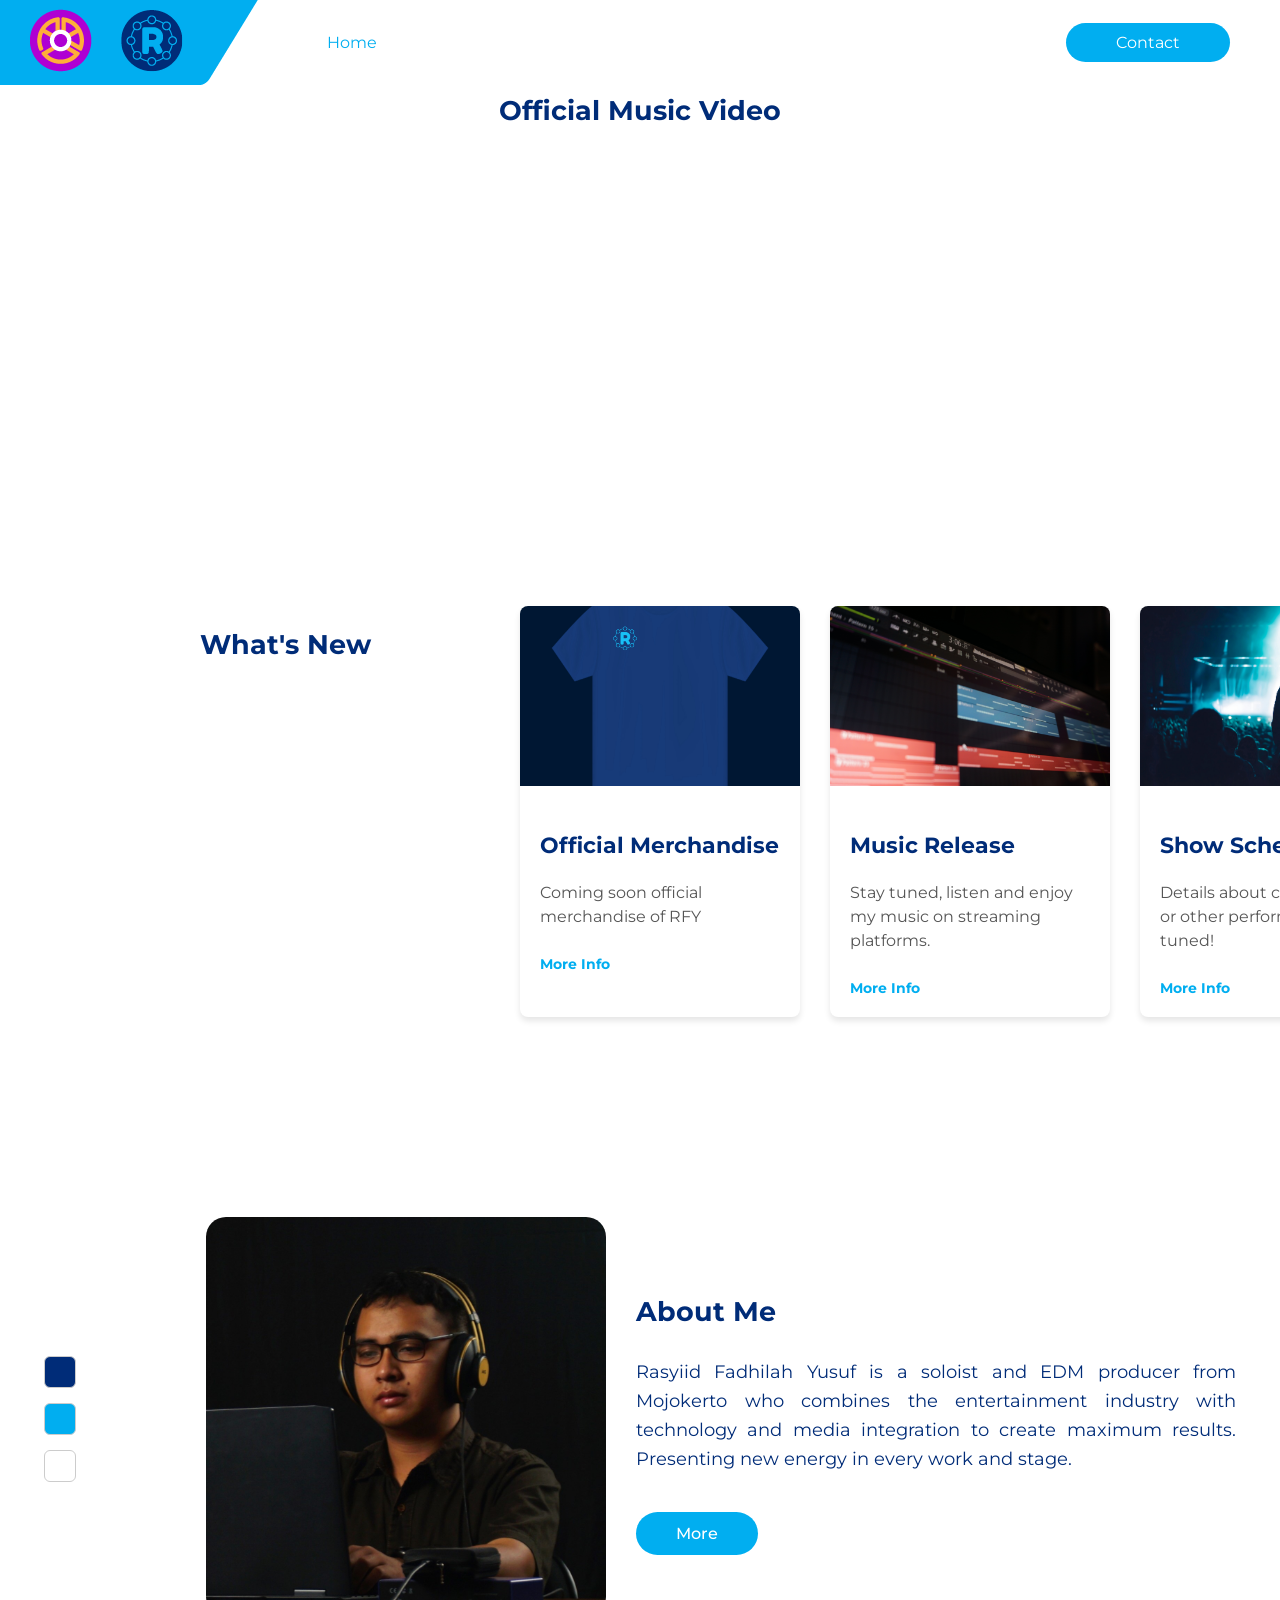
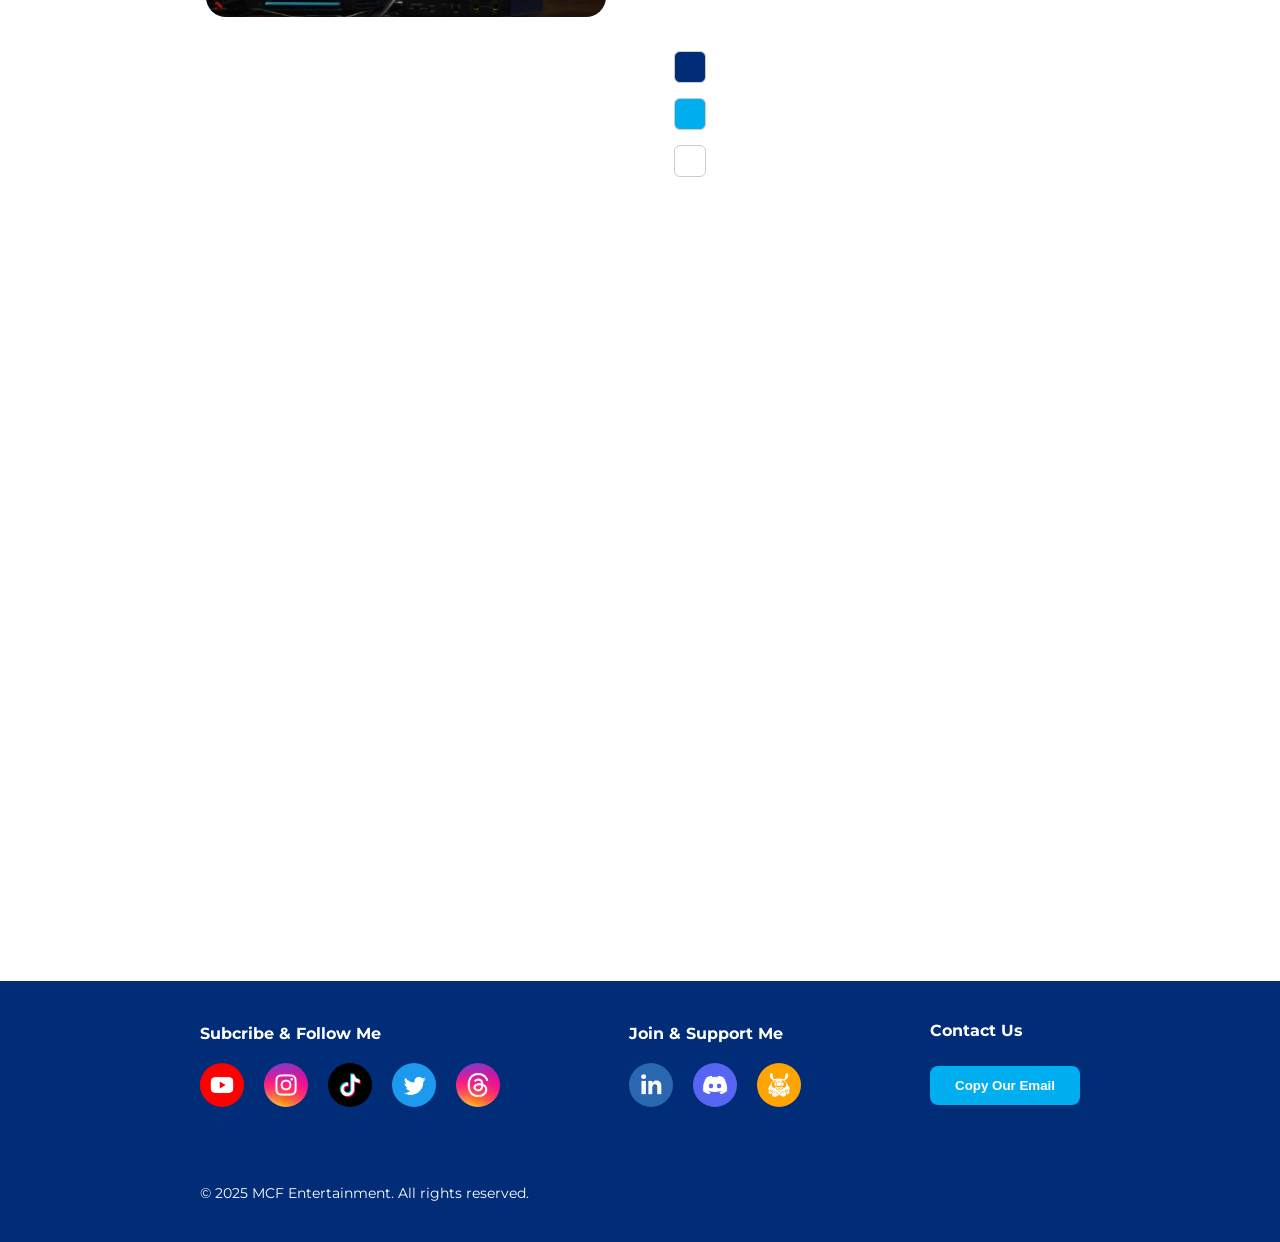
==== index.html @ 7809f720 "Add files via upload" ====
<!DOCTYPE html>
<html lang="en">
    <head>
        <meta charset="UTF-8">
        <meta http-equiv="X-UA-Compatible" content="IE=edge">
        <meta name="viewport" content="width=device-width, initial-scale=1.8">
        <title>RFY Official Website</title>
        <link rel="stylesheet" href="./CSS/Style.css">
        <link rel="icon" href="./Images/favicon_io/favicon.ico" type="image/x-icon">
        <link rel="preconnect" href="https://fonts.googleapis.com">
        <link rel="preconnect" href="https://fonts.gstatic.com" crossorigin>
        <link href="https://fonts.googleapis.com/css2?family=Montserrat:ital,wght@0,100..900;1,100..900&family=Rubik:ital,wght@0,300..900;1,300..900&display=swap" rel="stylesheet">
        <script src="./JS/Script.js" defer></script>
    </head>

    <header>
        <div class="header-container">
            <script src="./JS/Header Container.js" defer></script> <!-- Memastikan script dijalankan setelah DOM selesai dimuat -->
            <div class="logo">
                <img class="logo" src="./Images/Logo.png" alt="Logo" id="logo"> <!-- Ganti dengan path logo kamu -->
            </div>
            <nav>
                <ul>
                    <li><a href="./index.html">Home</a></li>
                    <li><a href="./Profile.html">Profile</a></li>
                    <li><a href="./News.html">News</a></li>
                    <li><a href="./Schedule.html">Schedule</a></li>
                    <li><a href="./Discography.html">Discography</a></li>
                    <li><a href="./Merch.html">Merch</a></li>
                </ul>
            </nav>
            <a href="#contact" class="contact-button">Contact</a>
        </div>
        <div class="header-title">
            <h2>Hello <span class="im">I'm</span></h2>
            <h1>Rasyiid Fadhilah Yusuf</h1>
            <h3>Soloist | EDM Producer | Creative Engineer</h3>
        </div>
        <img src="./Images/Background Header.jpg" alt="Foto Artis" class="header-bg">
    </header>
      
    <body>
        <div id="scroll-indicator"></div>
        <section class="quick-access">
            <h2>Official Music Video</h2>
            <div class="video-playlist">
                <iframe src="https://www.youtube.com/embed/HaEfrGRVg-s?si=USX-xJeRSpQqsm6S" title="YouTube video player" frameborder="0" allow="accelerometer; autoplay; clipboard-write; encrypted-media; gyroscope; picture-in-picture; web-share" referrerpolicy="strict-origin-when-cross-origin" allowfullscreen></iframe> 
                <iframe src="https://www.youtube.com/embed/gKvRNhfTBUE?si=DWHgc2vtCiq229Cb" title="YouTube video player" frameborder="0" allow="accelerometer; autoplay; clipboard-write; encrypted-media; gyroscope; picture-in-picture; web-share" referrerpolicy="strict-origin-when-cross-origin" allowfullscreen></iframe>           
            </div>
        </section>

        <section id="whats-new" class="whats-new-section">
            <div class="whats-new-container">
                <div class="whats-new-header">
                    <h2>What's New</h2>
                </div>
                <div class="whats-new-content">
                    <div class="whats-new-item">
                        <img src="./Images/Merch T-Shirt.jpg" alt="Update 1">
                        <div class="whats-new-text">
                            <h3>Official Merchandise</h3>
                            <p>Coming soon official merchandise of RFY</p>
                            <a href="./Merch.html" class="more-info">More Info</a>
                        </div>
                    </div>
                    <div class="whats-new-item">
                        <img src="./Images/New Single.JPG" alt="Update 2">
                        <div class="whats-new-text">
                            <h3>Music Release</h3>
                            <p>Stay tuned, listen and enjoy my music on streaming platforms.</p>
                            <a href="./Discography.html" class="more-info">More Info</a>
                        </div>
                    </div>
                    <div class="whats-new-item">
                        <img src="./Images/Konser.jpg" alt="Update 2">
                        <div class="whats-new-text">
                            <h3>Show Schedule</h3>
                            <p>Details about concert, event, or other performance. Stay tuned!</p>
                            <a href="./Schedule.html" class="more-info">More Info</a>
                        </div>
                    </div>
                    <!-- Add more items as needed -->
                </div>
            </div>
        </section>

        <section id="about" class="about-section"> 
            <div class="about-container">
                <!-- Palet kiri -->
                <div class="color-palette-side hidden" id="left-pallete">
                    <div class="color-box color1"></div>
                    <div class="color-box color2"></div>
                    <div class="color-box color3"></div>
                </div>
                <div class="about-image">
                    <img src="./Images/Rasyiid Profile Picture.jpg" alt="About Me Photo">
                </div>
                <div class="about-content">
                    <h2>About Me</h2>
                    <p>
                        Rasyiid Fadhilah Yusuf is a soloist and EDM producer from Mojokerto who combines the entertainment industry with technology and media integration to create maximum results. Presenting new energy in every work and stage.
                    </p>
                    <a href="./Profile.html" class="more-button">More</a>
                </div>
                <!-- Palet kanan -->
                <div class="color-palette-side hidden" id="right-pallete">
                    <div class="color-box color1"></div>
                    <div class="color-box color2"></div>
                    <div class="color-box color3"></div>
                </div>
            </div>
        </section>
        <script src="./JS/Animation About.js"></script>

        <section class="listen-now-section">
            <div class="listen-text hidden-right">
                <h2>Listen Now</h2>
            </div>
            
            <div class="spotify-embed hidden-right">
                <!-- Ganti dengan Embed Spotify Artist kamu -->
                <iframe style="border-radius:12px" src="https://open.spotify.com/embed/artist/1WWhVS0lB7Gr22ALq25iAM?utm_source=generator" width="100%" height="400" frameBorder="0" allowfullscreen="" allow="autoplay; clipboard-write; encrypted-media; fullscreen; picture-in-picture" loading="lazy"></iframe>
            </div>
            <div class="streaming-icons hidden-right">
                <a href="https://music.youtube.com/channel/UCqP5F70HI3bawtT2_AjeiuQ?si=CQEnuX406e3YjIbC" target="_blank">
                    <img src="./Images/Icon/Youtube Music.png" alt="YouTube Music">
                </a>
                <a href="https://music.apple.com/us/artist/rasyiid-fadhilah-yusuf/1653609274" target="_blank">
                    <img src="./Images/Icon/Apple Music.png" alt="Apple Music">
                </a>
                <a href="https://music.amazon.com/artists/B0BDTRH3N5/rasyiid-fadhilah-yusuf" target="_blank">
                    <img src="./Images/Icon/Amazon Music.png" alt="Amazon Music">
                </a>
                <a href="https://soundcloud.com/rasyiid-fadhilah-yusuf" target="_blank">
                    <img src="./Images/Icon/Soundcloud.png" alt="Soundcloud">
                </a>
                <a href="https://deezer.page.link/3XBX1Q6NvbXSXrGP7" target="_blank">
                    <img src="./Images/Icon/Deezer.png" alt="Deezer">
                </a>
                <a href="https://www.boomplay.com/artists/54581418?srModel=COPYLINK&srList=WEB" target="_blank">
                    <img src="./Images/Icon/Boomplay.png" alt="Boomplay">
                </a>
            </div>
        </section>

        <footer class="footer">
            <div class="footer-container">
                <!-- Kategori: Sosial Media Publik -->
                <div class="footer-social">
                    <h4>Subcribe & Follow Me</h4>
                    <div class="social-icons">
                        <a href="https://youtube.com/@rasyiid_fadhilah_yusuf" target="_blank"><img src="./Images/Icon/Youtube.jpg" alt="YouTube"></a>
                        <a href="https://instagram.com/rasyiid_fadhilah_yusuf" target="_blank"><img src="./Images/Icon/Instagram.jpg" alt="Instagram"></a>
                        <a href="https://tiktok.com/@rasyiid_fadhilah_yusuf" target="_blank"><img src="./Images/Icon/Tiktok.jpg" alt="Tiktok"></a>
                        <a href="https://x.com/RFY_wav" target="_blank"><img src="./Images/Icon/Twitter.jpg" alt="Twitter"></a>
                        <a href="https://threads.com/@rasyiid_fadhilah_yusuf" target="_blank"><img src="./Images/Icon/Threads.jpg" alt="Threads"></a>
                    </div>
                </div>
                <!-- Kategori: Profesional & Komunitas -->
                <div class="footer-community">
                    <h4>Join & Support Me</h4>
                    <div class="social-icons">
                        <a href="https://www.linkedin.com/in/rasyiid-fadhilah-yusuf/" target="_blank"><img src="./Images/Icon/LinkedIn.jpg" alt="LinkedIn"></a>
                        <a href="https://discord.gg/KnSgwf5fCC." target="_blank"><img src="./Images/Icon/Discord.jpg" alt="Discord"></a>
                        <a href="https://saweria.co/RasyiidFY" target="_blank"><img src="./Images/Icon/Saweria.jpg" alt="Saweria"></a>
                    </div>
                </div>
                <!-- Tombol Email Agensi -->
                <div class="footer-contact">
                    <h4>Contact Us</h4>
                    <button class="email-button" onclick="copyEmail()">Copy Our Email</button>
                </div>
            </div>
            <!-- Copyright -->
            <div class="footer-bottom">
                <p>© 2025 MCF Entertainment. All rights reserved.</p>
            </div>
        </footer>          
          
    </body>
</html>
---- CSS/Style.css ----
/* Mengatur body dan margin */
body {
    margin: 0;
    font-family: 'Montserrat', sans-serif;
  }

p {
  font-weight: 400;
}

/* Style untuk indikator scroll (misalnya ada di kanan) */
#scroll-indicator {
  position: fixed;
  top: 50%;
  right: -50px; /* Menyembunyikan indikator scroll */
  transform: translateY(-50%);
  width: 10px;
  height: 50px;
  background-color: #01AEF0;
  transition: all 0.3s ease;
  cursor: pointer;
  opacity: 0; /* Mulai dengan opasitas 0, artinya tidak terlihat */
}

/* Jika mouse berada di sisi kanan layar */
#scroll-indicator.show {
  right: 10px; /* Menampilkan indikator scroll di kanan */
  opacity: 1; /* Membuat indikator terlihat */
}


  /* Header Styling */
  header {
    width: 100%;
    position: relative;
    overflow: hidden;
  }
  
  .header-bg {
    width: 100%;
    height: auto; /* ini yang membuat gambar ngikut rasio aslinya */
    display: block;
  }
  
/* Default Header Styling */
.header-container {
  width: 100%;
  height: 85px;
  display: flex;
  align-items: center;
  justify-content: space-between;
  position: fixed; /* Ubah dari absolute ke fixed untuk tetap di tempat */
  top: 0;
  left: 0;
  z-index: 2; /* supaya di atas gambar */
  transition: background-color 0.3s ease; /* Efek transisi pada background */
}

/* Logo styling */
.logo img {
  height: 100%;
}

/* Navigation Styling */
nav ul {
  display: flex;
  gap: 50px;
  list-style: none;
  margin-right: 25px;
  margin-left: 25px;
  padding: 0%;
}

nav ul li a {
  text-decoration: none;
  color: white;
  font-weight: 400;
  font-size: 16px;
  transition: color 0.3s;
}

nav ul li a:hover {
  color: #01AEF0;
}

nav ul li a.active {
  color: #01AEF0; /* Warna biru muda yang kamu pakai di hover */
  font-weight: 400; /* Opsional: supaya lebih tebal */
}


/* Contact Button Styling */
.contact-button {
  padding: 10px 50px;
  background-color: #01AEF0;
  color: white;
  text-decoration: none;
  border-radius: 30px;
  font-weight: 400;
  margin-left: 50px;
  margin-right: 50px;
  transition: all 0.3s;
}

.contact-button:hover {
  background-color: white;
  color: #002C78;
}

/* Background Change Effect on Scroll */
.header-container.scrolled {
  background-color: #002C78; /* Mengubah background menjadi semi-transparan hitam */
}

/* Apply the background image to the body or another container */
body {
  background-image: url('./Images/YourImage.jpg'); /* Ganti dengan path gambar header */
  background-size: cover;
  background-position: center center;
  height: 100vh;
  margin: 0;
}

  
  .header-title {
    position: absolute;
    top: 50%;
    left: 50%;
    transform: translate(-50%, -50%);
    text-align: center;
    color: white;
    z-index: 1;
  }
  
  .header-title h2 {
    font-family: 'Montserrat', sans-serif;
    font-weight: 600; /* Medium */
    font-size: 24px;
    margin: 0;
  }
  
  .header-title h1 {
    font-family: 'Montserrat', sans-serif;
    font-weight: 800; /* Extrabold */
    font-size: 60px;
    margin: 10px 0;
    line-height: 2;
  }
  
  .header-title h3 {
    font-family: 'Montserrat', sans-serif;
    font-weight: 400; /* Regular */
    font-size: 24px;
    margin: 0;
  }
  
  span {
    color: #01AEF0;
  }



  /* Quick Access Section */
.quick-access {
  text-align: center;
  padding-top: 75px;
}

.quick-access h2 {
  font-size: 20pt;
  font-weight: bold;
  color: #002C78;
  margin-top: 0;
  margin-bottom: 50px;
}

.video-playlist {
  overflow-x: auto; /* Membuat scroll horizontal */
  white-space: nowrap; /* Agar elemen dalamnya tidak terputus dan bisa di-scroll */
  height: 50%;
  width: 100%; /* Menyesuaikan dengan lebar kontainer */
}

.video-playlist iframe {
  margin-right: 20px; /* Jarak antar video */
  display: inline-block; /* Agar video ditampilkan dalam satu baris */
  border-radius: 10px; /* Agar sudut iframe melengkung */
  width: 400px; /* Video akan menyesuaikan lebar kontainer */
  height: 225px; /* Menentukan tinggi video */
  border-radius: 10px; /* Opsional, untuk memberi efek sudut tumpul */
}

/* Untuk tampilan lebih responsif */
@media (max-width: 768px) {
  .video-playlist iframe {
    width: 100%; /* Agar iframe memenuhi layar pada perangkat kecil */
    margin-right: 0; /* Menghapus jarak antar video di perangkat kecil */
  }
}



.whats-new-section {
  width: 1500px;
  margin-left: 200px;
  padding-top:200px;
}

.whats-new-container {
  max-width: 1800px;
  margin: 0 auto;
  display: flex; /* Menggunakan flexbox untuk layout kiri-kanan */
  align-items: flex-start; /* Menjaga header dan konten sejajar ke atas */
}

.whats-new-content {
  width: 70%;
  display: flex;
  flex-wrap: wrap;
  gap: 30px;
  opacity: 0;
  transform: translateX(100px);
  transition: opacity 0.8s ease, transform 0.8s ease;
}

/* Saat aktif (terlihat), kita ganti stylenya */
.whats-new-content.active {
  opacity: 1;
  transform: translateX(0);
}

.whats-new-header {
  width: 20%; /* Bagian kiri untuk tulisan 'What's New' */
  padding-right: 20px; /* Jarak antara tulisan dan konten */
}

.whats-new-header h2 {
  font-size: 20pt;
  color: #002C78; /* Sesuaikan dengan color theme */
}

.whats-new-content {
  width: 70%; /* Konten berada di sisi kanan */
  display: flex;
  flex-wrap: wrap;
  gap: 30px;
}

.whats-new-item {
  background-color: #ffffff;
  box-shadow: 0px 4px 6px rgba(0, 0, 0, 0.1);
  width: 280px;
  border-radius: 8px;
  overflow: hidden;
  transition: transform 0.3s ease;
}

.whats-new-item:hover {
  transform: translateY(-5px);
}

.whats-new-item img {
  width: 100%;
  height: 180px;
  object-fit: cover;
}

.whats-new-text {
  padding: 20px;
}

.whats-new-text h3 {
  font-size: 22px;
  color: #002C78;
}

.whats-new-text p {
  font-size: 16px;
  color: #555;
  line-height: 1.5;
}

.more-info {
  text-decoration: none;
  font-size: 14px;
  color: #01AEF0;
  font-weight: bold;
  margin-top: 10px;
  display: inline-block;
}



.about-section {
  width: 100%;
}

.about-container {
  display: flex;
  align-items: center;
  justify-content: center;
  gap: 30px; /* Jarak antara palette - about - palette */
  flex-wrap: wrap; /* Tetap responsif */
  padding: 200px 0 0 0; /* padding sedikit kiri-kanan */
}

.about-image img {
  width: 400px;
  border-radius: 20px;
}

.about-content {
  max-width: 600px;
  opacity: 0;
  transform: translateY(50px);
  transition: all 0.8s ease;
}

.about-content.show {
  opacity: 1;
  transform: translateY(0);
}

.about-content h2 {
  font-size: 20pt;
  margin-bottom: 30px;
  margin-top: 0px;
  color: #002C78; /* kamu bisa ubah ke color theme mu */
}

.about-content p {
  font-size: 18px;
  line-height: 1.6;
  text-align: justify;
  color: #002C78;
  margin-bottom: 50px;
}

.more-button {
  padding: 12px 40px;
  background-color: #01AEF0;
  color: white;
  text-decoration: none;
  border-radius: 30px;
  font-weight: 500;
  transition: all 0.3s;
}

.more-button:hover {
  background-color: #002C78;
  color: white;
}

.color-palette-side {
  display: flex;
  flex-direction: column;
  gap: 15px;
  align-items: center;
  opacity: 0;
  transition: all 0.8s ease;
}

/* Palet kiri dan kanan dimulai dari luar layar */
#left-pallete {
  transform: translateX(-200px); /* Palet kiri datang dari kiri */
}

#right-pallete {
  transform: translateX(200px); /* Palet kanan datang dari kanan */
}

/* Ketika animasi dimulai */
#left-pallete.show {
  opacity: 1;
  margin-right: 100px;
  transform: translateX(0); /* Reset posisi */
}

#right-pallete.show {
  opacity: 1;
  margin-left: 100px;
  transform: translateX(0); /* Reset posisi */
}

.color-box {
  width: 30px;
  height: 30px;
  border-radius: 6px;
}

.color1 {
  background-color: #002C78;
  border: 1px solid #ccc;
}

.color2 {
  background-color: #01AEF0;
  border: 1px solid #ccc;
}

.color3 {
  background-color: #FFFFFF;
  border: 1px solid #ccc;
}



.listen-now-section {
  display: flex;
  align-items: center;
  justify-content: space-between;
  padding: 200px 0 0 0;
  color: white;
  flex-wrap: wrap; /* biar tetap rapi di layar kecil */
  gap: 20px;
}

.listen-text h2 {
  font-size: 32px;
  color: #002C78;
  padding-left: 150px;
  margin: 0;
}

.spotify-embed {
  flex: 1 1 300px;
  max-width: 500px;
}

.streaming-icons {
  display: flex;
  flex-direction: column;
  gap: 15px;
  margin-right: 300px;
}

.streaming-icons img {
  width: 40px;
  height: 40px;
  transition: transform 0.3s ease;
}

.streaming-icons img:hover {
  transform: scale(1.2);
}

/* Efek sembunyi dari kanan */
.hidden-right {
  opacity: 0;
  transform: translateX(100px);
  transition: opacity 0.8s ease-out, transform 0.8s ease-out;
}

.show-right {
  opacity: 1;
  transform: translateX(0);
}



.footer {
  margin-top: 200px;
  background-color: #002C78;
  color: white;
  padding: 40px 0; /* Mengurangi padding atas/bawah untuk lebih memaksimalkan ruang */
}

.footer-container {
  display: flex;
  justify-content: space-between; /* Memaksimalkan space antara elemen-elemen footer */
  flex-wrap: wrap;
  gap: 30px;
  align-items: center;
  max-width: 1200px; /* Menjaga lebar konten footer tidak terlalu lebar */
  margin: 0 200px; /* Menjaga agar footer tetap berada di tengah layar */
}

.footer h4 {
  margin-bottom: 10px;
  margin-top: 0;
  color: white;
}

.social-icons {
  display: flex;
  gap: 20px; /* Memberikan jarak lebih luas antar ikon */
  justify-content: center;
  margin-top: 20px;
  max-height: 44px;
}

.social-icons img {
  width: 44px;
  height: 44px;
  border-radius: 50%; /* Membuat gambar jadi lingkaran */
  object-fit: cover; /* Supaya gambar tetap proporsional */
  transition: transform 0.3s ease;
}

.social-icons img:hover {
  transform: scale(1.2);
}

.email-button {
  background-color: #01AEF0;
  color: white;
  padding: 12px 25px;
  border-radius: 8px;
  border: none;
  width: 150px;
  text-decoration: none;
  font-weight: bold;
  transition: background-color 0.3s ease;
  margin-top: 16px; /* Agar tombol email tidak terlalu menempel dengan elemen lain */
  margin-bottom: 4px;
}

.email-button:hover {
  background-color: white;
  color: #002C78;
  
}

.footer-bottom {
  font-size: 14px;
  color: white;
  text-align: left;
  margin-top: 30px;
  margin-left: 200px;
  max-width: 1200px;
}

.footer-bottom p {
  margin: 75px 0 0 0;
}
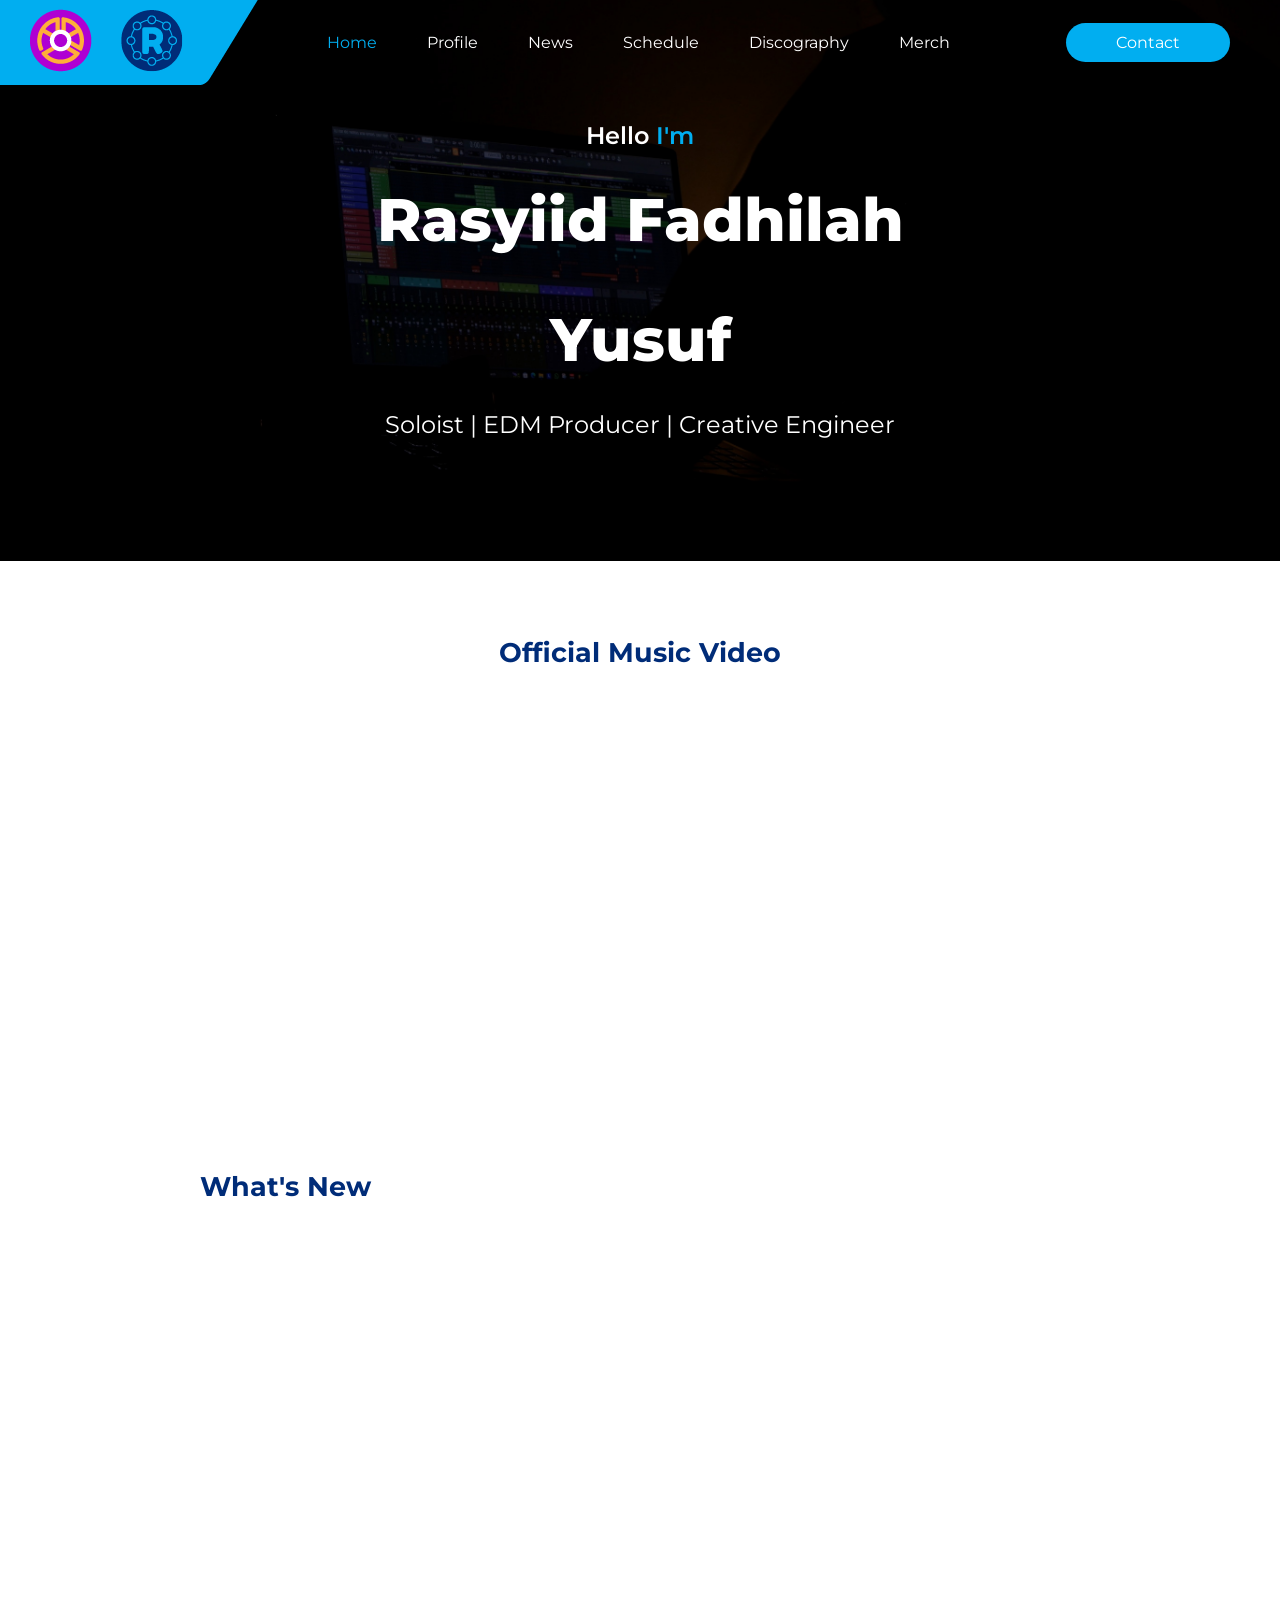
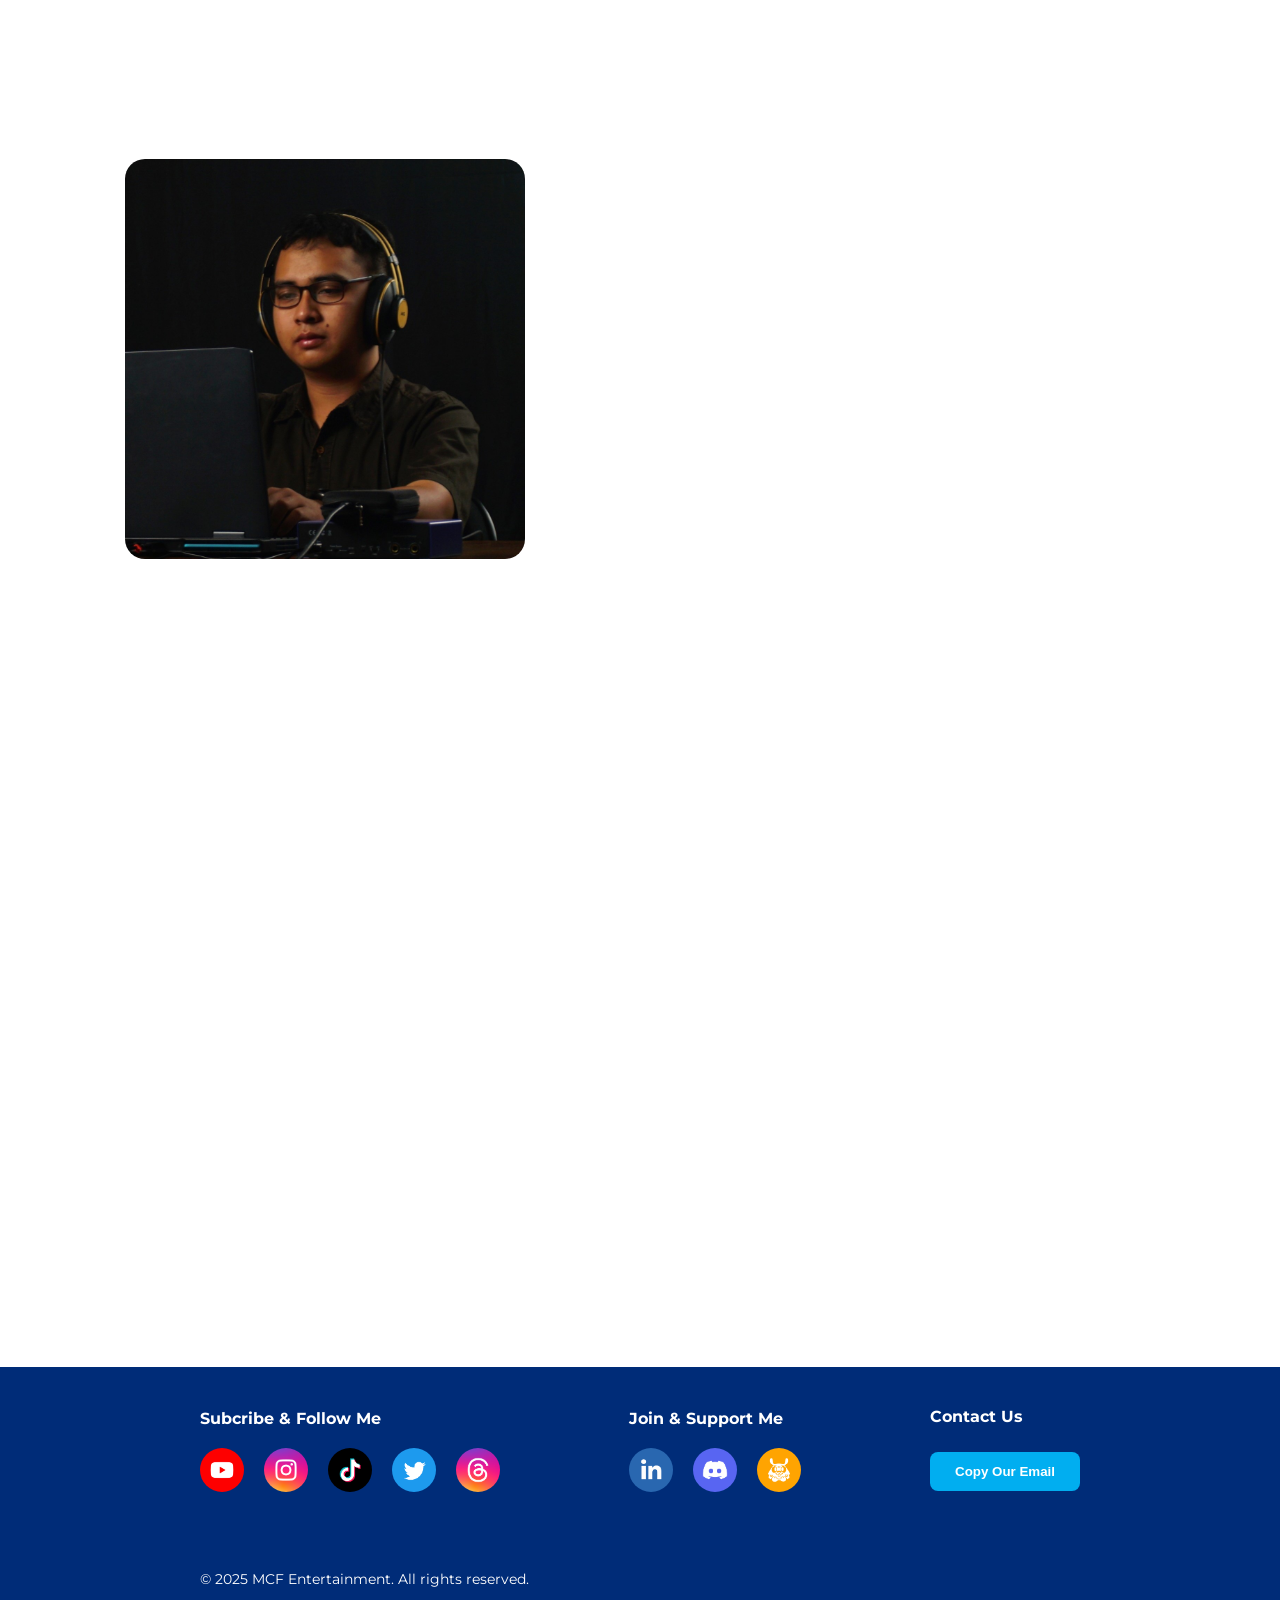
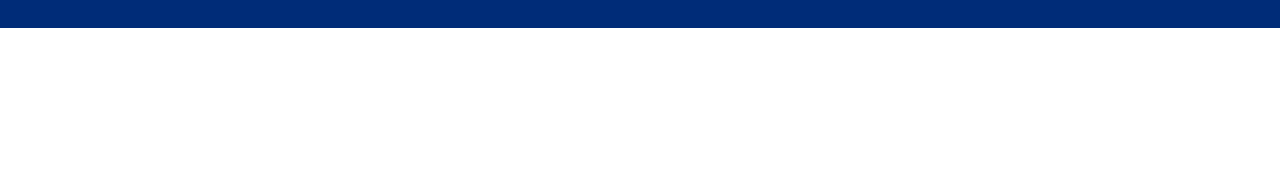
==== commit 29fcc8fa: "Update index.html" ====
--- a/index.html
+++ b/index.html
@@ -36,7 +36,7 @@
             <h1>Rasyiid Fadhilah Yusuf</h1>
             <h3>Soloist | EDM Producer | Creative Engineer</h3>
         </div>
-        <img src="./Images/Background Header.jpg" alt="Foto Artis" class="header-bg">
+        <img src="./Images/Background Header.JPG" alt="Foto Artis" class="header-bg">
     </header>
       
     <body>
@@ -178,4 +178,4 @@
         </footer>          
           
     </body>
-</html>+</html>
